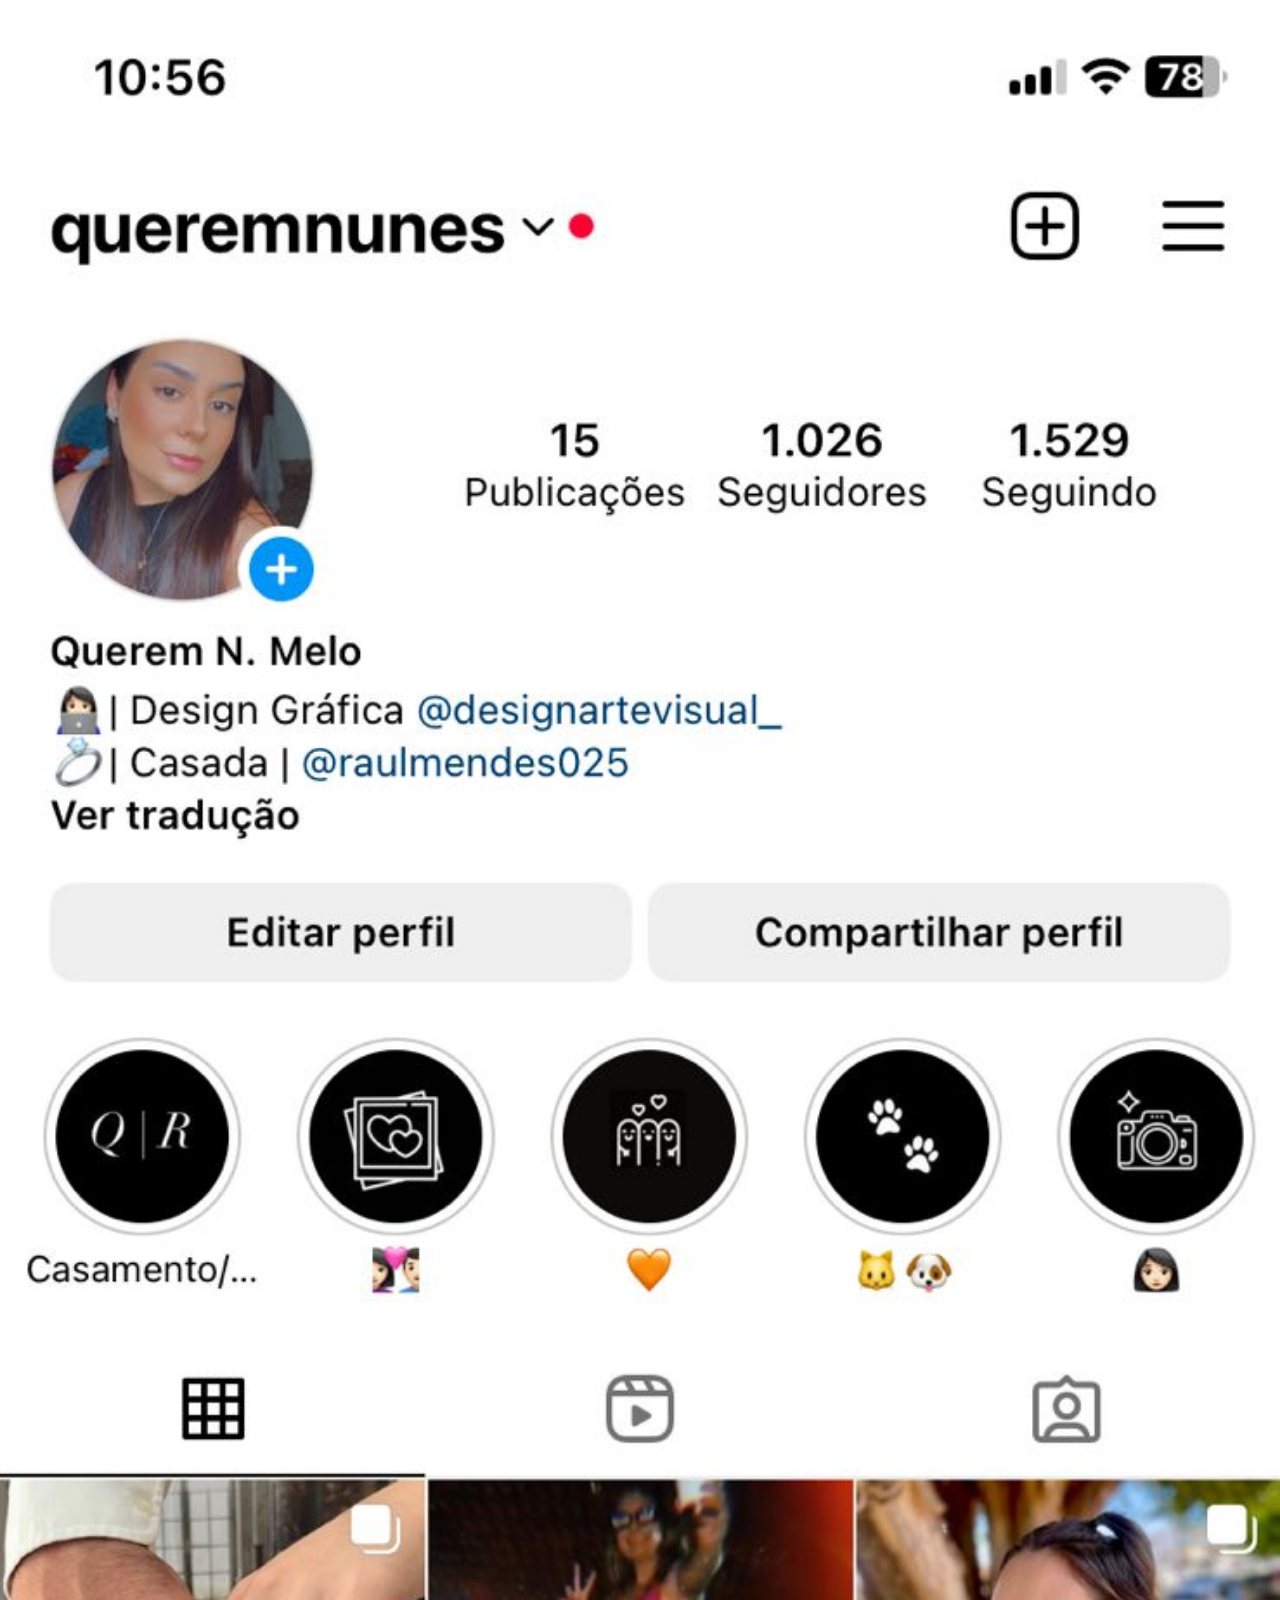
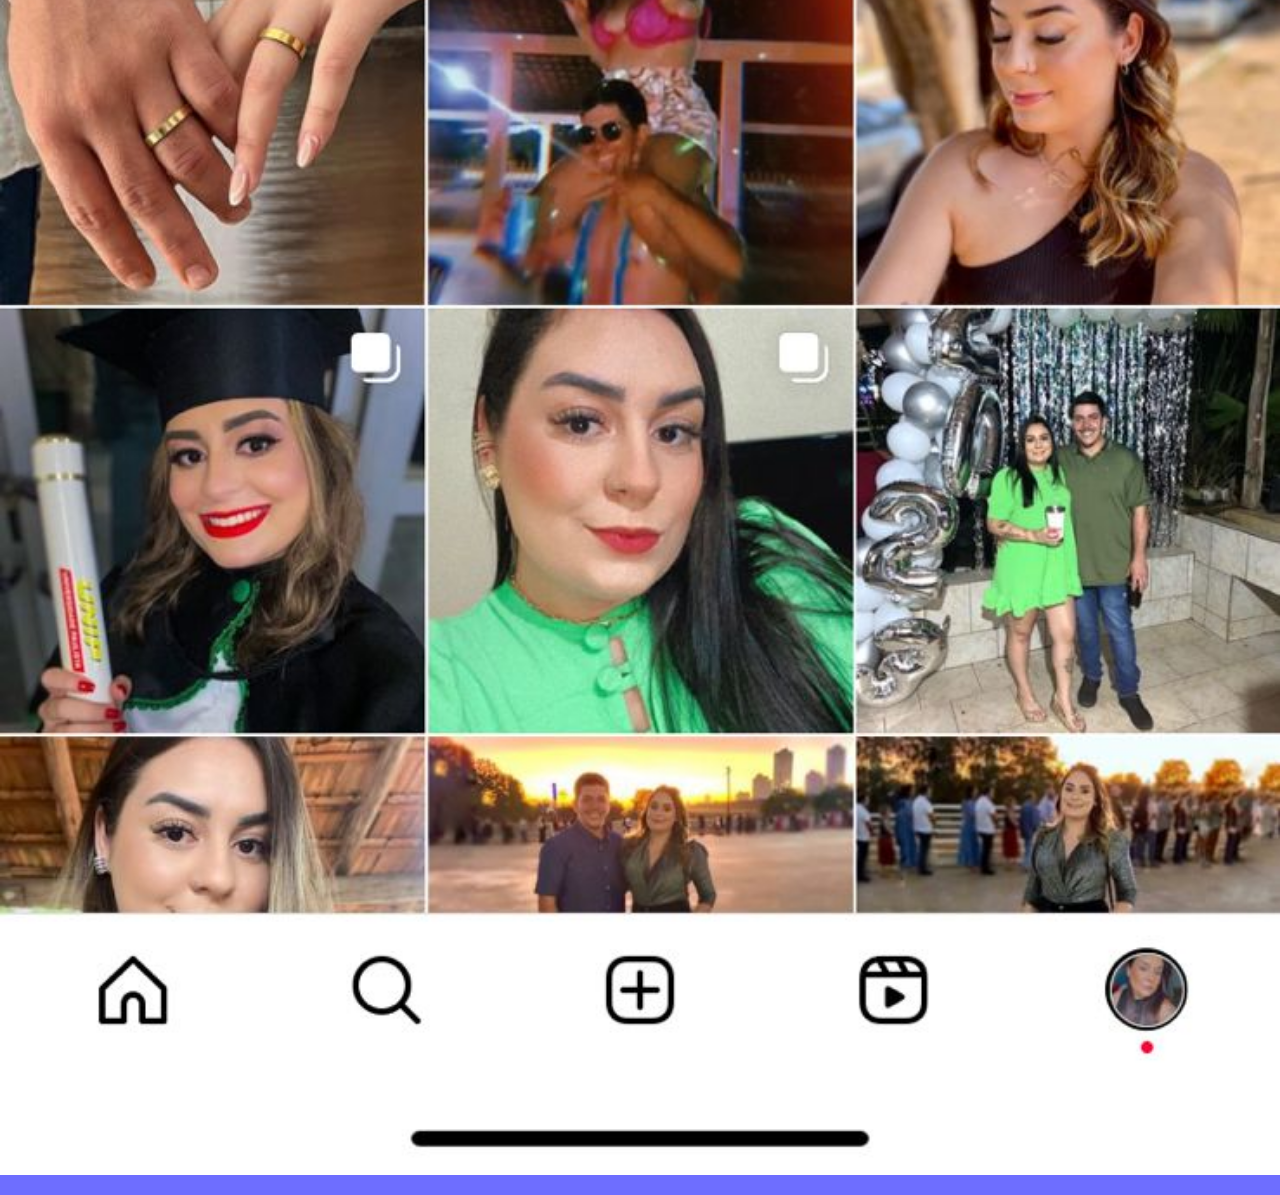
==== instagram.html @ f8eced4d "links para acesso" ====
<!DOCTYPE html>
<html lang="pt-br">
  <head>
    <meta charset="UTF-8" />
    <meta name="viewport" content="width=device-width, initial-scale=1.0" />
    <title>Instagram</title>
    <link rel="stylesheet" href="estilos/social.css" />
  </head>
  <body>
    <img src="imagens/tela.instagram.jpg" alt="Instagram" />
    <a href="https://www.instagram.com/queremnunes/"></a>
  </body>
</html>
---- estilos/social.css ----
@charset "UTF-8";

* {
  margin: 0px;
  padding: 0px;
  font-family: Arial, Helvetica, sans-serif;
}
::-webkit-scrollbar {
  width: 0px;
  height: 0px;
}
img {
  width: 100vw;
}
a {
  display: block;
  background-color: rgba(0, 0, 255, 0.57);
  color: white;
  padding: 10px;
  text-align: center;
  font-weight: bolder;
  text-decoration: none;
}
a:hover {
  background-color: blue;
}
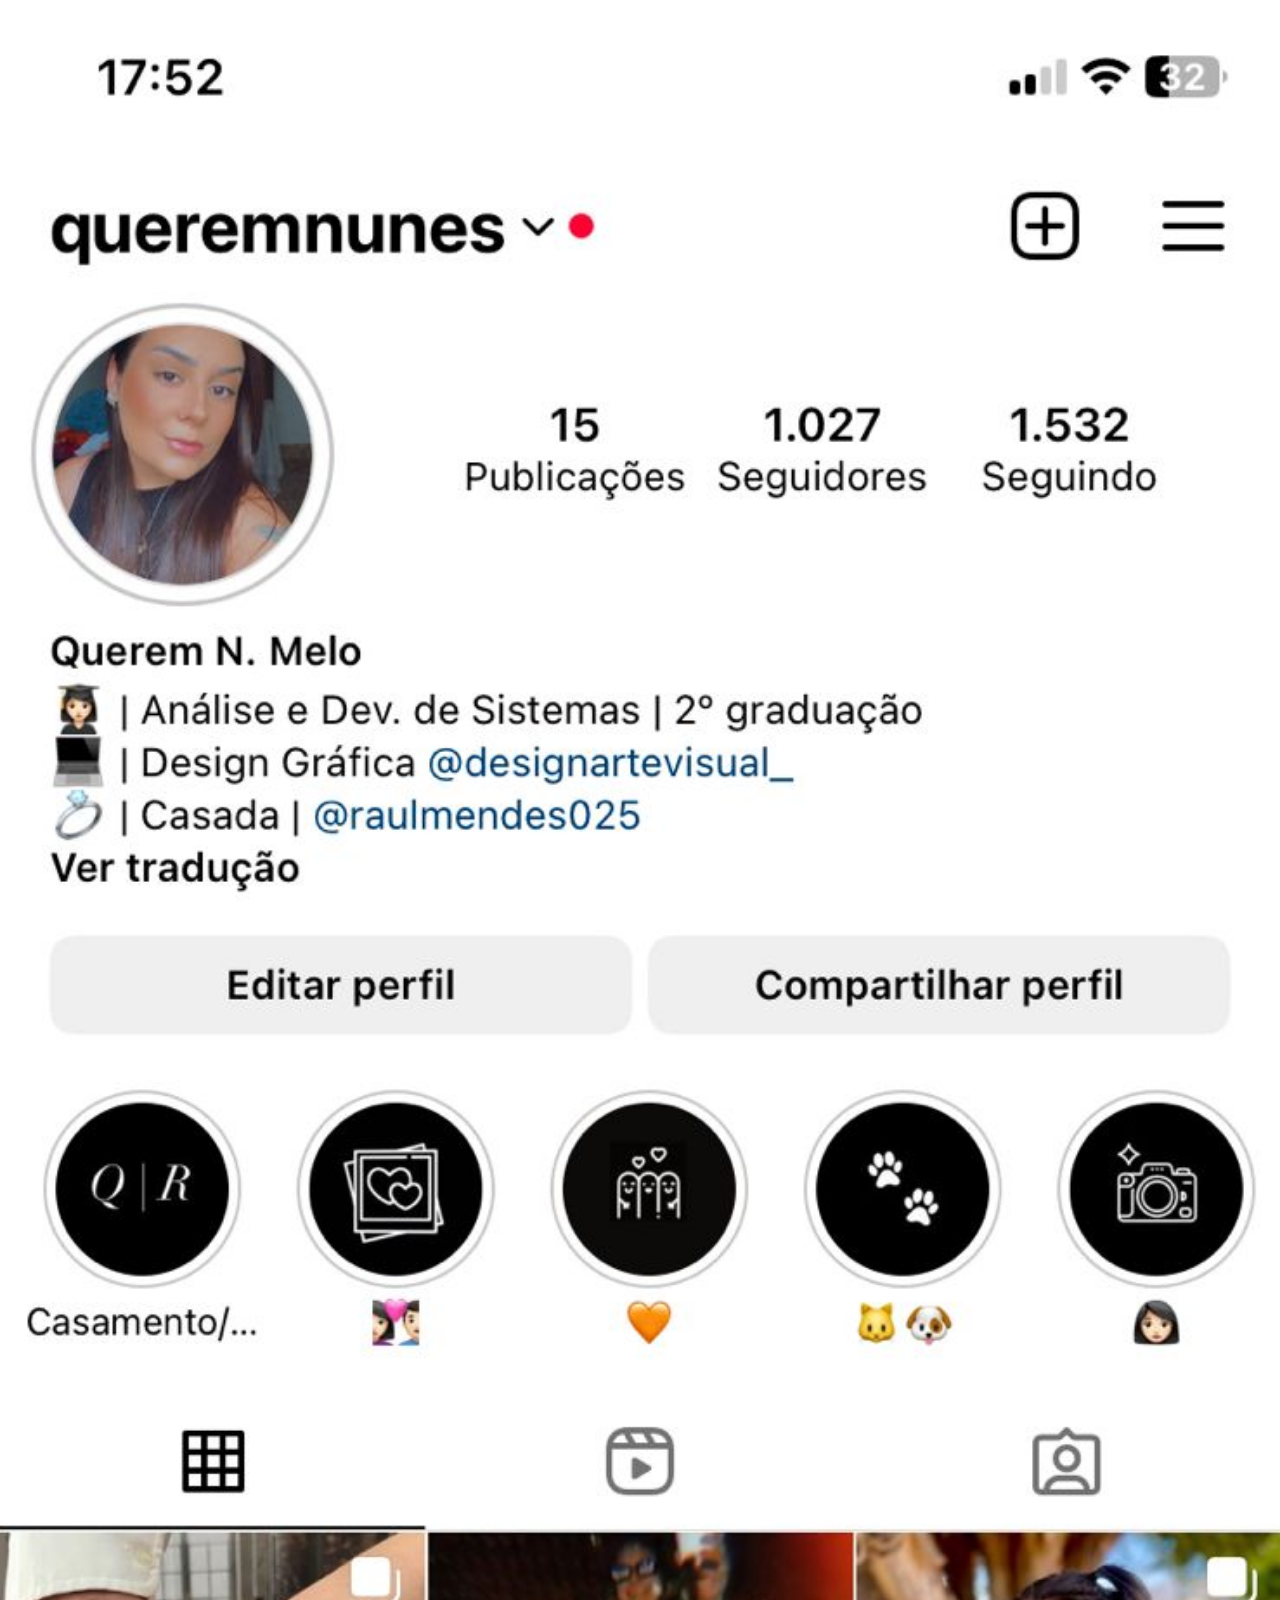
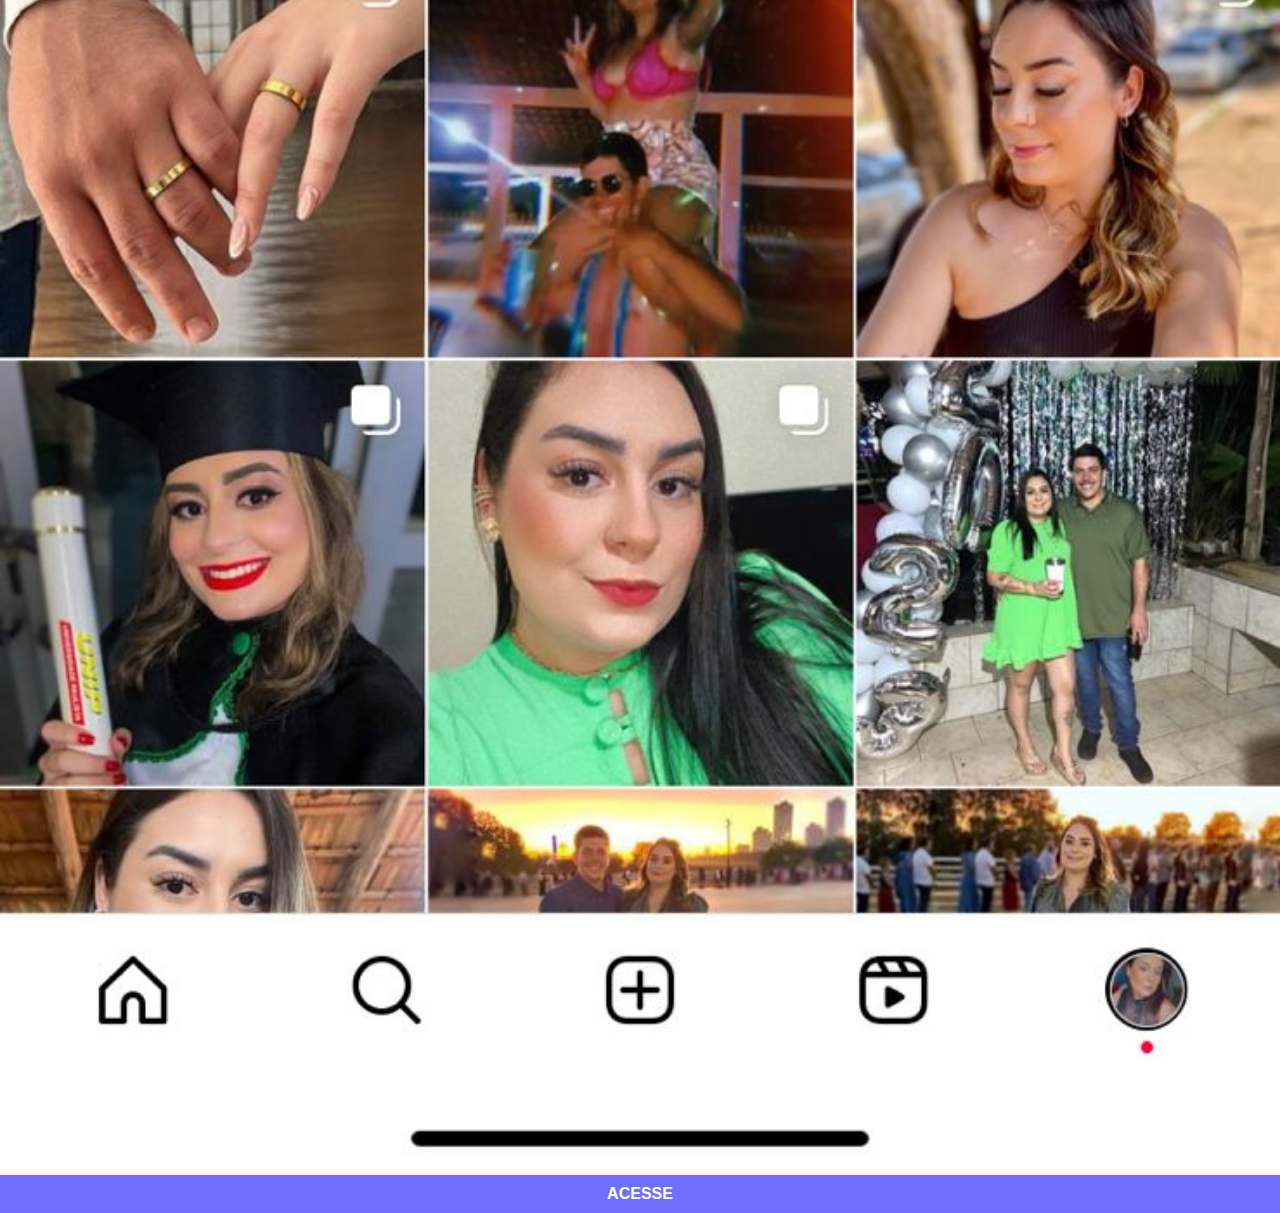
==== commit 1406f88b: "projeto redes-sociais concluido" ====
--- a/instagram.html
+++ b/instagram.html
@@ -8,6 +8,6 @@
   </head>
   <body>
     <img src="imagens/tela.instagram.jpg" alt="Instagram" />
-    <a href="https://www.instagram.com/queremnunes/"></a>
+    <a href="https://www.instagram.com/queremnunes/" target="_blank">ACESSE</a>
   </body>
 </html>
